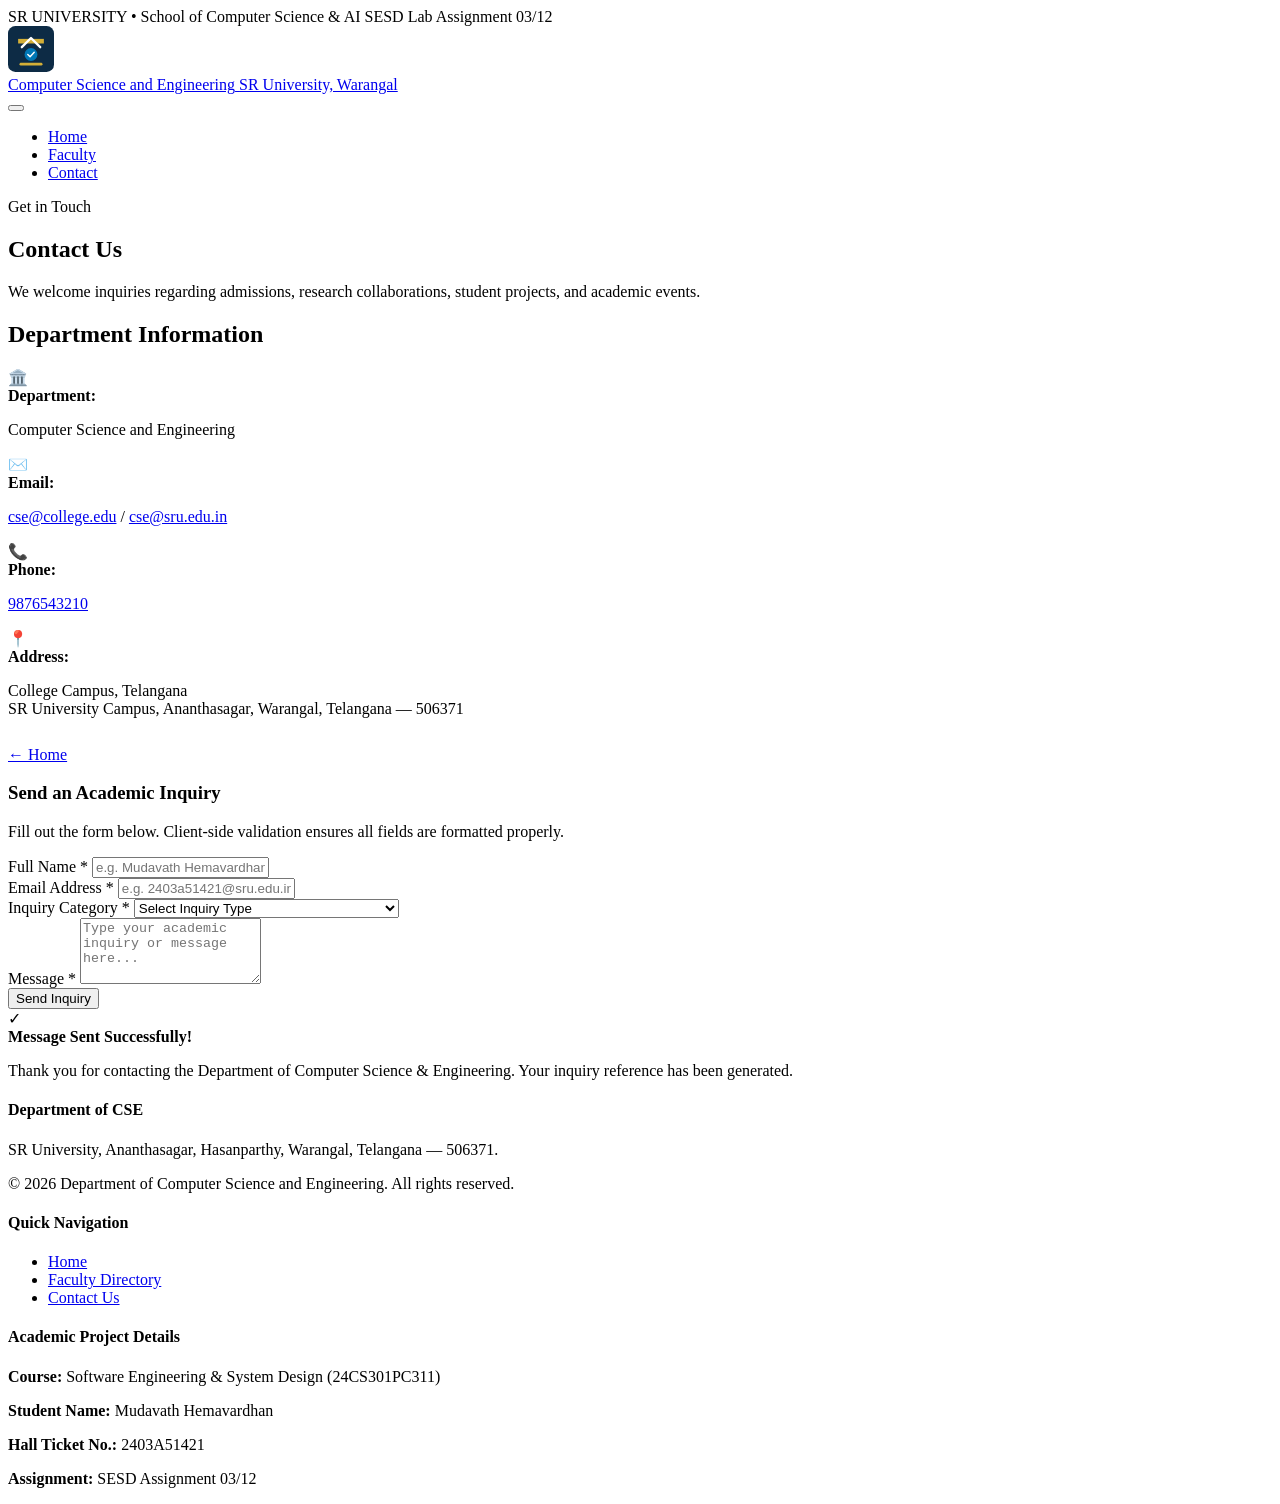
==== contact.html @ c2a632cb "feat: add faculty and contact pages" ====
<!DOCTYPE html>
<html lang="en">
<head>
  <meta charset="UTF-8">
  <meta name="viewport" content="width=device-width, initial-scale=1.0">
  <meta name="description" content="Contact the Department of Computer Science and Engineering, SR University.">
  <title>Contact Us — Department of Computer Science & Engineering</title>
  <link rel="stylesheet" href="css/style.css">
</head>
<body>

  <!-- University & Department Header -->
  <header class="site-header">
    <div class="top-bar">
      <div class="container top-bar-content">
        <span>SR UNIVERSITY &bull; School of Computer Science &amp; AI</span>
        <span>SESD Lab Assignment 03/12</span>
      </div>
    </div>
    <div class="main-header">
      <div class="container header-container">
        <a href="index.html" class="brand">
          <img src="assets/images/logo.svg" alt="SR University CSE Logo" class="brand-logo" width="46" height="46">
          <div class="brand-text">
            <span class="dept-title">Computer Science and Engineering</span>
            <span class="univ-sub">SR University, Warangal</span>
          </div>
        </a>

        <button class="nav-toggle" id="navToggle" aria-label="Toggle navigation menu" aria-expanded="false">
          <span class="bar"></span>
          <span class="bar"></span>
          <span class="bar"></span>
        </button>

        <nav class="nav-menu" id="navMenu">
          <ul class="nav-links">
            <li><a href="index.html" class="nav-link">Home</a></li>
            <li><a href="faculty.html" class="nav-link">Faculty</a></li>
            <li><a href="contact.html" class="nav-link active">Contact</a></li>
          </ul>
        </nav>
      </div>
    </div>
  </header>

  <main>
    <!-- Contact Hero Banner -->
    <section class="page-banner">
      <div class="container">
        <span class="badge">Get in Touch</span>
        <h1 class="page-title">Contact Us</h1>
        <p class="page-subtitle">We welcome inquiries regarding admissions, research collaborations, student projects, and academic events.</p>
      </div>
    </section>

    <!-- Contact Content Section -->
    <section class="content-section">
      <div class="container">
        <div class="contact-grid">
          
          <!-- Official Reference Department Info Card -->
          <div class="contact-info-card">
            <div class="section-title-wrap">
              <h2 class="section-heading">Department Information</h2>
              <div class="heading-line"></div>
            </div>

            <div class="info-block">
              <span class="info-icon">🏛️</span>
              <div>
                <strong>Department:</strong>
                <p>Computer Science and Engineering</p>
              </div>
            </div>

            <div class="info-block">
              <span class="info-icon">✉️</span>
              <div>
                <strong>Email:</strong>
                <p><a href="mailto:cse@college.edu">cse@college.edu</a> / <a href="mailto:cse@sru.edu.in">cse@sru.edu.in</a></p>
              </div>
            </div>

            <div class="info-block">
              <span class="info-icon">📞</span>
              <div>
                <strong>Phone:</strong>
                <p><a href="tel:9876543210">9876543210</a></p>
              </div>
            </div>

            <div class="info-block">
              <span class="info-icon">📍</span>
              <div>
                <strong>Address:</strong>
                <p>College Campus, Telangana<br>SR University Campus, Ananthasagar, Warangal, Telangana — 506371</p>
              </div>
            </div>

            <div class="back-nav-box" style="margin-top: 28px;">
              <a href="index.html" class="back-link">&larr; Home</a>
            </div>
          </div>

          <!-- Interactive Contact Form -->
          <div class="contact-form-card">
            <h3>Send an Academic Inquiry</h3>
            <p class="form-desc">Fill out the form below. Client-side validation ensures all fields are formatted properly.</p>

            <form id="contactForm" novalidate>
              <div class="form-group">
                <label for="senderName">Full Name <span class="required">*</span></label>
                <input type="text" id="senderName" name="senderName" placeholder="e.g. Mudavath Hemavardhan" required>
                <span class="form-error" id="nameError"></span>
              </div>

              <div class="form-group">
                <label for="senderEmail">Email Address <span class="required">*</span></label>
                <input type="email" id="senderEmail" name="senderEmail" placeholder="e.g. 2403a51421@sru.edu.in" required>
                <span class="form-error" id="emailError"></span>
              </div>

              <div class="form-group">
                <label for="inquirySubject">Inquiry Category <span class="required">*</span></label>
                <select id="inquirySubject" name="inquirySubject" required>
                  <option value="" disabled selected>Select Inquiry Type</option>
                  <option value="Academic Curriculum">Academic Curriculum &amp; Syllabi</option>
                  <option value="Faculty Consultation">Faculty Mentorship / Project Consultation</option>
                  <option value="SESD Lab Assignment">SESD Lab Assignment 3 Feedback</option>
                  <option value="Research & Publications">Research &amp; Innovation Labs</option>
                </select>
                <span class="form-error" id="subjectError"></span>
              </div>

              <div class="form-group">
                <label for="senderMessage">Message <span class="required">*</span></label>
                <textarea id="senderMessage" name="senderMessage" rows="4" placeholder="Type your academic inquiry or message here..." required></textarea>
                <span class="form-error" id="messageError"></span>
              </div>

              <button type="submit" class="btn btn-primary btn-block" id="submitBtn">Send Inquiry</button>
            </form>

            <div class="form-success-banner" id="formSuccess">
              <span class="success-icon">✓</span>
              <div>
                <strong>Message Sent Successfully!</strong>
                <p>Thank you for contacting the Department of Computer Science &amp; Engineering. Your inquiry reference has been generated.</p>
              </div>
            </div>
          </div>

        </div>
      </div>
    </section>
  </main>

  <!-- Footer -->
  <footer class="site-footer">
    <div class="container footer-content">
      <div class="footer-col">
        <h4>Department of CSE</h4>
        <p>SR University, Ananthasagar, Hasanparthy, Warangal, Telangana — 506371.</p>
        <p>&copy; 2026 Department of Computer Science and Engineering. All rights reserved.</p>
      </div>
      <div class="footer-col">
        <h4>Quick Navigation</h4>
        <ul class="footer-links">
          <li><a href="index.html">Home</a></li>
          <li><a href="faculty.html">Faculty Directory</a></li>
          <li><a href="contact.html">Contact Us</a></li>
        </ul>
      </div>
      <div class="footer-col student-meta">
        <h4>Academic Project Details</h4>
        <p><strong>Course:</strong> Software Engineering &amp; System Design (24CS301PC311)</p>
        <p><strong>Student Name:</strong> Mudavath Hemavardhan</p>
        <p><strong>Hall Ticket No.:</strong> 2403A51421</p>
        <p><strong>Assignment:</strong> SESD Assignment 03/12</p>
      </div>
    </div>
  </footer>

  <script src="js/script.js"></script>
</body>
</html>
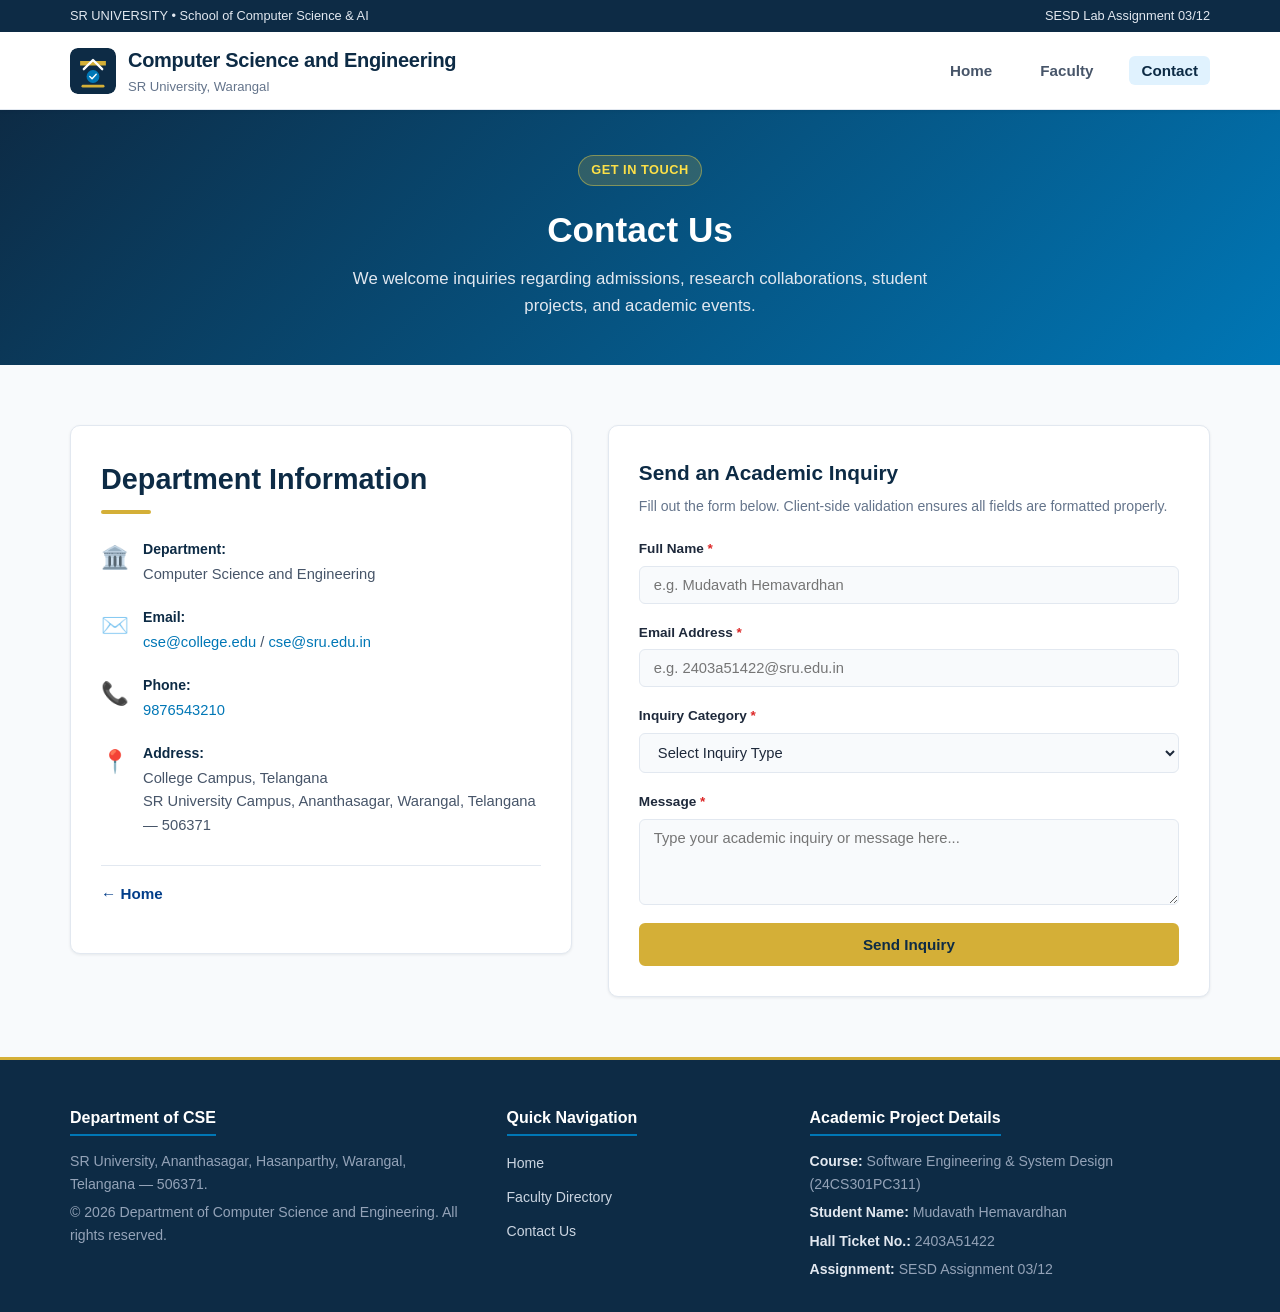
==== commit 198ee2fe: "chore: update student hall ticket number to 2403A51422 and email identity" ====
--- a/contact.html
+++ b/contact.html
@@ -117,7 +117,7 @@
 
               <div class="form-group">
                 <label for="senderEmail">Email Address <span class="required">*</span></label>
-                <input type="email" id="senderEmail" name="senderEmail" placeholder="e.g. 2403a51421@sru.edu.in" required>
+                <input type="email" id="senderEmail" name="senderEmail" placeholder="e.g. 2403a51422@sru.edu.in" required>
                 <span class="form-error" id="emailError"></span>
               </div>
 
@@ -176,7 +176,7 @@
         <h4>Academic Project Details</h4>
         <p><strong>Course:</strong> Software Engineering &amp; System Design (24CS301PC311)</p>
         <p><strong>Student Name:</strong> Mudavath Hemavardhan</p>
-        <p><strong>Hall Ticket No.:</strong> 2403A51421</p>
+        <p><strong>Hall Ticket No.:</strong> 2403A51422</p>
         <p><strong>Assignment:</strong> SESD Assignment 03/12</p>
       </div>
     </div>
--- a/css/style.css
+++ b/css/style.css
@@ -0,0 +1,767 @@
+/* ==========================================================================
+   Department of Computer Science and Engineering — SR University
+   Course: Software Engineering and System Design (24CS301PC311)
+   Student: Mudavath Hemavardhan (2403A51422)
+   Stylesheet: css/style.css
+   ========================================================================== */
+
+/* --- CSS Variables & Color Palette --- */
+:root {
+  --primary-navy: #0D2B45;
+  --secondary-blue: #023E8A;
+  --accent-cyan: #0077B6;
+  --accent-light: #00B4D8;
+  --accent-gold: #D4AF37;
+  --bg-light: #F8FAFC;
+  --bg-surface: #FFFFFF;
+  --text-primary: #1E293B;
+  --text-secondary: #475569;
+  --text-muted: #64748B;
+  --border-color: #E2E8F0;
+  --border-focus: #0077B6;
+  --success: #16A34A;
+  --error: #DC2626;
+  --shadow-sm: 0 1px 3px rgba(15, 23, 42, 0.08);
+  --shadow-md: 0 4px 12px rgba(15, 23, 42, 0.08);
+  --shadow-lg: 0 10px 25px rgba(15, 23, 42, 0.12);
+  --radius-sm: 6px;
+  --radius-md: 10px;
+  --radius-lg: 16px;
+  --transition: all 0.25s ease-in-out;
+  --font-family: -apple-system, BlinkMacSystemFont, 'Segoe UI', Roboto, Helvetica, Arial, sans-serif;
+}
+
+/* --- Global Reset & Box Sizing --- */
+*, *::before, *::after {
+  margin: 0;
+  padding: 0;
+  box-sizing: border-box;
+}
+
+html {
+  scroll-behavior: smooth;
+  font-size: 16px;
+}
+
+body {
+  font-family: var(--font-family);
+  background-color: var(--bg-light);
+  color: var(--text-primary);
+  line-height: 1.6;
+  min-height: 100vh;
+  display: flex;
+  flex-direction: column;
+}
+
+main {
+  flex-grow: 1;
+}
+
+a {
+  color: var(--accent-cyan);
+  text-decoration: none;
+  transition: var(--transition);
+}
+
+a:hover {
+  color: var(--secondary-blue);
+}
+
+.container {
+  width: 90%;
+  max-width: 1140px;
+  margin: 0 auto;
+}
+
+/* --- Header & Navigation Bar --- */
+.site-header {
+  background-color: var(--bg-surface);
+  box-shadow: var(--shadow-sm);
+  position: sticky;
+  top: 0;
+  z-index: 100;
+  border-bottom: 1px solid var(--border-color);
+}
+
+.top-bar {
+  background-color: var(--primary-navy);
+  color: #E2E8F0;
+  font-size: 0.8rem;
+  padding: 6px 0;
+}
+
+.top-bar-content {
+  display: flex;
+  justify-content: space-between;
+  align-items: center;
+}
+
+.main-header {
+  padding: 12px 0;
+}
+
+.header-container {
+  display: flex;
+  align-items: center;
+  justify-content: space-between;
+}
+
+.brand {
+  display: flex;
+  align-items: center;
+  gap: 12px;
+  color: var(--primary-navy);
+}
+
+.brand-logo {
+  border-radius: 8px;
+}
+
+.brand-text {
+  display: flex;
+  flex-direction: column;
+}
+
+.dept-title {
+  font-size: 1.25rem;
+  font-weight: 700;
+  color: var(--primary-navy);
+  letter-spacing: -0.3px;
+}
+
+.univ-sub {
+  font-size: 0.82rem;
+  color: var(--text-muted);
+  font-weight: 500;
+}
+
+.nav-links {
+  list-style: none;
+  display: flex;
+  align-items: center;
+  gap: 24px;
+}
+
+.nav-link {
+  font-size: 0.95rem;
+  font-weight: 600;
+  color: var(--text-secondary);
+  padding: 6px 12px;
+  border-radius: var(--radius-sm);
+  position: relative;
+}
+
+.nav-link:hover {
+  color: var(--accent-cyan);
+  background-color: #F1F5F9;
+}
+
+.nav-link.active {
+  color: var(--primary-navy);
+  background-color: #E0F2FE;
+}
+
+.nav-toggle {
+  display: none;
+  background: none;
+  border: none;
+  cursor: pointer;
+  flex-direction: column;
+  gap: 5px;
+  padding: 8px;
+}
+
+.nav-toggle .bar {
+  width: 24px;
+  height: 2px;
+  background-color: var(--primary-navy);
+  transition: var(--transition);
+}
+
+/* --- Hero Section --- */
+.hero-section {
+  background: linear-gradient(135deg, #0D2B45 0%, #023E8A 100%);
+  color: #FFFFFF;
+  padding: 70px 0;
+}
+
+.hero-grid {
+  display: grid;
+  grid-template-columns: 1.2fr 0.8fr;
+  align-items: center;
+  gap: 40px;
+}
+
+.badge {
+  display: inline-block;
+  background-color: rgba(212, 175, 55, 0.2);
+  color: #FDE047;
+  border: 1px solid rgba(253, 224, 71, 0.4);
+  font-size: 0.8rem;
+  font-weight: 600;
+  padding: 4px 12px;
+  border-radius: 50px;
+  margin-bottom: 16px;
+  letter-spacing: 0.5px;
+  text-transform: uppercase;
+}
+
+.hero-heading {
+  font-size: 2.5rem;
+  font-weight: 800;
+  line-height: 1.2;
+  margin-bottom: 16px;
+  color: #FFFFFF;
+}
+
+.hero-lead {
+  font-size: 1.1rem;
+  line-height: 1.6;
+  color: #E2E8F0;
+  margin-bottom: 28px;
+}
+
+.hero-cta {
+  display: flex;
+  gap: 16px;
+  flex-wrap: wrap;
+}
+
+.btn {
+  display: inline-flex;
+  align-items: center;
+  justify-content: center;
+  padding: 11px 24px;
+  font-size: 0.95rem;
+  font-weight: 600;
+  border-radius: var(--radius-sm);
+  cursor: pointer;
+  transition: var(--transition);
+  text-align: center;
+  border: 2px solid transparent;
+}
+
+.btn-primary {
+  background-color: var(--accent-gold);
+  color: var(--primary-navy);
+  border-color: var(--accent-gold);
+}
+
+.btn-primary:hover {
+  background-color: #E5C158;
+  color: var(--primary-navy);
+  transform: translateY(-2px);
+  box-shadow: 0 4px 12px rgba(212, 175, 55, 0.35);
+}
+
+.btn-outline {
+  background-color: transparent;
+  color: #FFFFFF;
+  border-color: #94A3B8;
+}
+
+.btn-outline:hover {
+  background-color: rgba(255, 255, 255, 0.15);
+  color: #FFFFFF;
+  border-color: #FFFFFF;
+}
+
+.btn-block {
+  width: 100%;
+}
+
+.hero-media {
+  display: flex;
+  justify-content: center;
+}
+
+.hero-img {
+  max-width: 100%;
+  border-radius: var(--radius-lg);
+  box-shadow: var(--shadow-lg);
+}
+
+/* --- Page Banners (Faculty & Contact) --- */
+.page-banner {
+  background: linear-gradient(135deg, #0D2B45 0%, #0077B6 100%);
+  color: #FFFFFF;
+  padding: 45px 0;
+  text-align: center;
+}
+
+.page-title {
+  font-size: 2.2rem;
+  font-weight: 700;
+  margin-bottom: 8px;
+}
+
+.page-subtitle {
+  font-size: 1.05rem;
+  color: #E2E8F0;
+  max-width: 600px;
+  margin: 0 auto;
+}
+
+/* --- Content Sections --- */
+.content-section {
+  padding: 60px 0;
+}
+
+.section-title-wrap {
+  margin-bottom: 24px;
+}
+
+.section-heading {
+  font-size: 1.8rem;
+  color: var(--primary-navy);
+  font-weight: 700;
+  margin-bottom: 8px;
+}
+
+.heading-line {
+  width: 50px;
+  height: 4px;
+  background-color: var(--accent-gold);
+  border-radius: 2px;
+}
+
+.section-desc {
+  font-size: 1.05rem;
+  color: var(--text-secondary);
+  line-height: 1.7;
+  max-width: 850px;
+  margin-bottom: 36px;
+}
+
+/* --- Pillars Grid --- */
+.pillars-grid {
+  display: grid;
+  grid-template-columns: repeat(auto-fit, minmax(240px, 1fr));
+  gap: 24px;
+}
+
+.pillar-card {
+  background-color: var(--bg-surface);
+  border: 1px solid var(--border-color);
+  border-radius: var(--radius-md);
+  padding: 24px;
+  box-shadow: var(--shadow-sm);
+  transition: var(--transition);
+}
+
+.pillar-card:hover {
+  transform: translateY(-4px);
+  box-shadow: var(--shadow-md);
+  border-color: var(--accent-cyan);
+}
+
+.pillar-icon {
+  font-size: 2rem;
+  margin-bottom: 12px;
+}
+
+.pillar-card h3 {
+  font-size: 1.15rem;
+  color: var(--primary-navy);
+  margin-bottom: 8px;
+}
+
+.pillar-card p {
+  font-size: 0.92rem;
+  color: var(--text-secondary);
+  line-height: 1.5;
+}
+
+/* --- Faculty Table (Official Assignment Layout) --- */
+.table-responsive {
+  overflow-x: auto;
+  margin-bottom: 40px;
+  border-radius: var(--radius-md);
+  box-shadow: var(--shadow-sm);
+  background-color: var(--bg-surface);
+}
+
+.faculty-table {
+  width: 100%;
+  border-collapse: collapse;
+  text-align: left;
+  border: 1px solid var(--border-color);
+}
+
+.faculty-table th, .faculty-table td {
+  padding: 14px 18px;
+  border: 1px solid var(--border-color);
+}
+
+.faculty-table th {
+  background-color: var(--primary-navy);
+  color: #FFFFFF;
+  font-size: 0.95rem;
+  font-weight: 600;
+  letter-spacing: 0.5px;
+}
+
+.faculty-table tbody tr:nth-child(even) {
+  background-color: #F8FAFC;
+}
+
+.faculty-table tbody tr:hover {
+  background-color: #F1F5F9;
+}
+
+.tag-badge {
+  display: inline-block;
+  background-color: #E0F2FE;
+  color: #0369A1;
+  font-size: 0.82rem;
+  font-weight: 600;
+  padding: 3px 10px;
+  border-radius: 4px;
+}
+
+/* --- Faculty Cards Grid --- */
+.faculty-cards-grid {
+  display: grid;
+  grid-template-columns: repeat(auto-fit, minmax(280px, 1fr));
+  gap: 24px;
+  margin-bottom: 30px;
+}
+
+.faculty-card {
+  background-color: var(--bg-surface);
+  border: 1px solid var(--border-color);
+  border-radius: var(--radius-md);
+  padding: 24px;
+  box-shadow: var(--shadow-sm);
+  text-align: center;
+  transition: var(--transition);
+}
+
+.faculty-card:hover {
+  transform: translateY(-4px);
+  box-shadow: var(--shadow-md);
+  border-color: var(--accent-cyan);
+}
+
+.avatar-circle {
+  width: 60px;
+  height: 60px;
+  border-radius: 50%;
+  background-color: var(--primary-navy);
+  color: var(--accent-gold);
+  display: flex;
+  align-items: center;
+  justify-content: center;
+  font-size: 1.2rem;
+  font-weight: 700;
+  margin: 0 auto 14px;
+}
+
+.faculty-card h3 {
+  font-size: 1.2rem;
+  color: var(--primary-navy);
+  margin-bottom: 4px;
+}
+
+.faculty-designation {
+  font-size: 0.88rem;
+  color: var(--text-muted);
+  display: block;
+  margin-bottom: 10px;
+  font-weight: 500;
+}
+
+.faculty-spec {
+  font-size: 0.88rem;
+  color: var(--text-secondary);
+  margin-bottom: 10px;
+}
+
+.faculty-desc {
+  font-size: 0.84rem;
+  color: var(--text-muted);
+  line-height: 1.45;
+}
+
+.back-nav-box {
+  display: flex;
+  align-items: center;
+  justify-content: space-between;
+  padding: 16px 0;
+  border-top: 1px solid var(--border-color);
+}
+
+.back-link {
+  font-weight: 600;
+  color: var(--secondary-blue);
+  font-size: 0.95rem;
+}
+
+.back-link:hover {
+  text-decoration: underline;
+}
+
+/* --- Contact Page Styles --- */
+.contact-grid {
+  display: grid;
+  grid-template-columns: 1fr 1.2fr;
+  gap: 36px;
+  align-items: start;
+}
+
+.contact-info-card {
+  background-color: var(--bg-surface);
+  border: 1px solid var(--border-color);
+  border-radius: var(--radius-md);
+  padding: 30px;
+  box-shadow: var(--shadow-sm);
+}
+
+.info-block {
+  display: flex;
+  align-items: flex-start;
+  gap: 14px;
+  margin-bottom: 20px;
+}
+
+.info-icon {
+  font-size: 1.4rem;
+  flex-shrink: 0;
+  padding-top: 2px;
+}
+
+.info-block strong {
+  display: block;
+  font-size: 0.88rem;
+  color: var(--primary-navy);
+  margin-bottom: 2px;
+}
+
+.info-block p {
+  font-size: 0.92rem;
+  color: var(--text-secondary);
+}
+
+.contact-form-card {
+  background-color: var(--bg-surface);
+  border: 1px solid var(--border-color);
+  border-radius: var(--radius-md);
+  padding: 30px;
+  box-shadow: var(--shadow-sm);
+}
+
+.contact-form-card h3 {
+  font-size: 1.3rem;
+  color: var(--primary-navy);
+  margin-bottom: 6px;
+}
+
+.form-desc {
+  font-size: 0.88rem;
+  color: var(--text-muted);
+  margin-bottom: 20px;
+}
+
+.form-group {
+  margin-bottom: 18px;
+  display: flex;
+  flex-direction: column;
+}
+
+label {
+  font-size: 0.85rem;
+  font-weight: 600;
+  color: var(--text-primary);
+  margin-bottom: 6px;
+}
+
+.required {
+  color: var(--error);
+}
+
+input[type="text"],
+input[type="email"],
+select,
+textarea {
+  width: 100%;
+  padding: 10px 14px;
+  border: 1px solid var(--border-color);
+  border-radius: var(--radius-sm);
+  font-family: var(--font-family);
+  font-size: 0.92rem;
+  color: var(--text-primary);
+  background-color: #F8FAFC;
+  transition: var(--transition);
+}
+
+input:focus, select:focus, textarea:focus {
+  outline: none;
+  border-color: var(--border-focus);
+  background-color: #FFFFFF;
+  box-shadow: 0 0 0 3px rgba(0, 119, 182, 0.15);
+}
+
+.form-error {
+  font-size: 0.76rem;
+  color: var(--error);
+  margin-top: 4px;
+  display: none;
+}
+
+.form-error.visible {
+  display: block;
+}
+
+.form-success-banner {
+  display: none;
+  margin-top: 20px;
+  padding: 14px 18px;
+  background-color: #DCFCE7;
+  border: 1px solid #86EFAC;
+  border-radius: var(--radius-sm);
+  color: #14532D;
+  align-items: flex-start;
+  gap: 12px;
+}
+
+.form-success-banner.visible {
+  display: flex;
+}
+
+.success-icon {
+  font-size: 1.3rem;
+  font-weight: 700;
+  color: #16A34A;
+}
+
+.form-success-banner strong {
+  display: block;
+  font-size: 0.92rem;
+  margin-bottom: 2px;
+}
+
+.form-success-banner p {
+  font-size: 0.84rem;
+  margin: 0;
+}
+
+/* --- Footer --- */
+.site-footer {
+  background-color: var(--primary-navy);
+  color: #94A3B8;
+  padding: 45px 0 25px;
+  border-top: 3px solid var(--accent-gold);
+  margin-top: auto;
+}
+
+.footer-content {
+  display: grid;
+  grid-template-columns: 1.2fr 0.8fr 1.2fr;
+  gap: 36px;
+}
+
+.footer-col h4 {
+  color: #FFFFFF;
+  font-size: 1rem;
+  margin-bottom: 14px;
+  font-weight: 600;
+  border-bottom: 2px solid var(--accent-cyan);
+  display: inline-block;
+  padding-bottom: 4px;
+}
+
+.footer-col p {
+  font-size: 0.88rem;
+  line-height: 1.6;
+  margin-bottom: 6px;
+}
+
+.footer-links {
+  list-style: none;
+}
+
+.footer-links li {
+  margin-bottom: 8px;
+}
+
+.footer-links a {
+  color: #CBD5E1;
+  font-size: 0.88rem;
+}
+
+.footer-links a:hover {
+  color: #FFFFFF;
+  padding-left: 4px;
+}
+
+.student-meta p strong {
+  color: #E2E8F0;
+}
+
+/* ==========================================================================
+   Responsive Media Queries
+   ========================================================================== */
+
+@media (max-width: 900px) {
+  .hero-grid {
+    grid-template-columns: 1fr;
+    text-align: center;
+  }
+
+  .hero-cta {
+    justify-content: center;
+  }
+
+  .contact-grid {
+    grid-template-columns: 1fr;
+  }
+
+  .footer-content {
+    grid-template-columns: 1fr;
+    gap: 24px;
+  }
+}
+
+@media (max-width: 768px) {
+  .top-bar-content {
+    flex-direction: column;
+    text-align: center;
+    gap: 4px;
+  }
+
+  .nav-toggle {
+    display: flex;
+  }
+
+  .nav-menu {
+    position: fixed;
+    top: 78px;
+    left: -100%;
+    width: 100%;
+    height: calc(100vh - 78px);
+    background-color: var(--bg-surface);
+    flex-direction: column;
+    padding: 30px;
+    box-shadow: var(--shadow-md);
+    transition: left 0.3s ease;
+  }
+
+  .nav-menu.open {
+    left: 0;
+  }
+
+  .nav-links {
+    flex-direction: column;
+    gap: 16px;
+    text-align: center;
+    width: 100%;
+  }
+
+  .hero-heading {
+    font-size: 2rem;
+  }
+
+  .page-title {
+    font-size: 1.8rem;
+  }
+}
